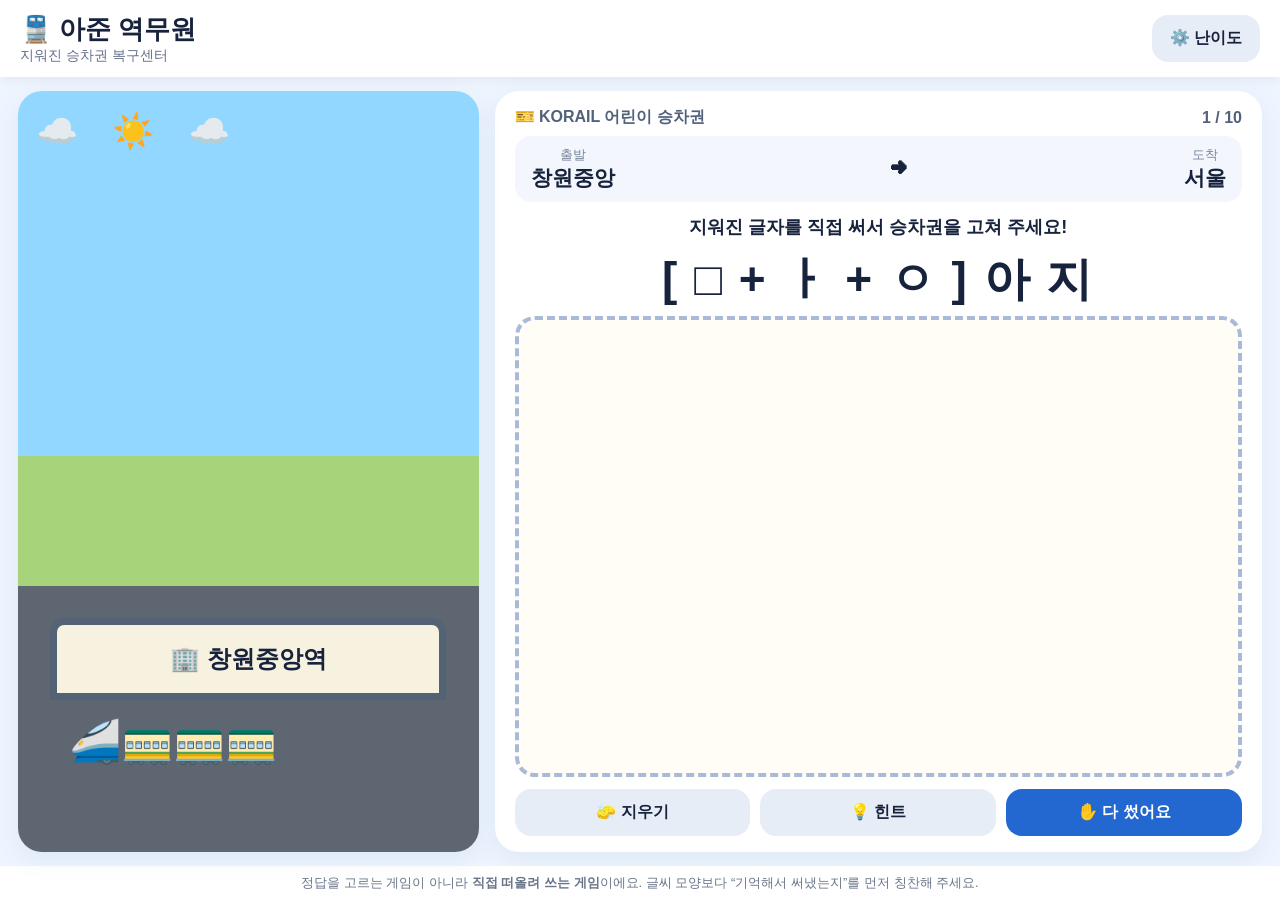
==== index (1).html @ 9c6dafc6 "Add files via upload" ====
<!doctype html><html lang='ko'><head><meta charset='utf-8'><meta name='viewport' content='width=device-width,initial-scale=1,maximum-scale=1,user-scalable=no'><title>아준 역무원 - 지워진 승차권</title><link rel='stylesheet' href='style.css'></head><body>
<div id='app'>
<header><div><b>🚆 아준 역무원</b><span>지워진 승차권 복구센터</span></div><button id='settingsBtn'>⚙️ 난이도</button></header>
<main>
<section class='scene'><div class='sky'>☁️　☀️　☁️</div><div class='station'>🏢 <b>창원중앙역</b><div class='train' id='train'>🚄🚃🚃🚃</div></div></section>
<section class='ticket'>
<div class='ticketTop'><span>🎫 KORAIL 어린이 승차권</span><span id='qcount'>1 / 10</span></div>
<div class='route'><div><small>출발</small><b id='from'>창원중앙</b></div><strong>➜</strong><div><small>도착</small><b id='to'>서울</b></div></div>
<div class='mission' id='mission'>지워진 글자를 직접 써서 승차권을 고쳐 주세요!</div>
<div id='wordDisplay' class='wordDisplay'></div>
<div class='canvasWrap'><canvas id='pad'></canvas><div id='traceHint' class='traceHint'></div></div>
<div class='actions'><button id='eraseBtn'>🧽 지우기</button><button id='hintBtn'>💡 힌트</button><button id='doneBtn' class='primary'>✋ 다 썼어요</button></div>
</section>
</main>
<div id='verify' class='overlay hidden'><div class='modal'><h2>내가 쓴 글자와 비교해 볼까요?</h2><div class='compare'><div><small>내가 쓴 글자</small><canvas id='snapshot'></canvas></div><div><small>정답</small><div id='answerBig' class='answerBig'></div></div></div><p>같게 썼나요?</p><div class='actions'><button id='retryBtn'>↩ 다시 써볼래요</button><button id='correctBtn' class='primary'>⭕ 맞게 썼어요!</button></div></div></div>
<div id='learn' class='overlay hidden'><div class='modal learn'><div class='star'>⭐</div><h2 id='learnTitle'></h2><div id='jamoBig' class='jamoBig'></div><p id='learnText'></p><button id='soundBtn'>🔊 다시 듣기</button><button id='nextBtn' class='primary'>다음 승차권 ➜</button></div></div>
<div id='settings' class='overlay hidden'><div class='modal'><h2>난이도 선택</h2><div id='levels' class='levels'></div><label class='toggle'><input id='advancedJamo' type='checkbox'> 된소리·겹모음도 섞기</label><label class='toggle'><input id='traceMode' type='checkbox'> 흐린 글자 따라쓰기 힌트 허용</label><button id='closeSettings' class='primary'>이 난이도로 시작</button></div></div>
<footer>정답을 고르는 게임이 아니라 <b>직접 떠올려 쓰는 게임</b>이에요. 글씨 모양보다 “기억해서 써냈는지”를 먼저 칭찬해 주세요.</footer>
</div><script src='script.js'></script></body></html>
---- style.css ----
*{box-sizing:border-box}html,body{margin:0;height:100%;font-family:-apple-system,BlinkMacSystemFont,"Apple SD Gothic Neo","Noto Sans KR",sans-serif;background:#eef5ff;color:#17233d;overflow:hidden}button{font:inherit;font-weight:800;border:0;border-radius:16px;padding:13px 18px;background:#e7edf7;color:#17233d;touch-action:manipulation}button.primary{background:#2367d1;color:#fff}#app{height:100dvh;display:grid;grid-template-rows:auto 1fr auto}header{display:flex;justify-content:space-between;align-items:center;padding:12px 20px;background:#fff;box-shadow:0 2px 12px #0001}header b{font-size:26px}header span{display:block;font-size:14px;color:#63708a}main{display:grid;grid-template-columns:.75fr 1.25fr;gap:16px;padding:14px 18px;min-height:0}.scene,.ticket{border-radius:24px;background:#fff;box-shadow:0 8px 24px #4b6a9c18;overflow:hidden}.scene{position:relative;background:linear-gradient(#92d7ff 0 48%,#a7d47a 48% 65%,#5d6671 65%)}.sky{font-size:34px;padding:18px}.station{position:absolute;left:7%;right:7%;bottom:20%;background:#f7f2df;border:7px solid #536274;border-radius:14px 14px 2px 2px;padding:18px;text-align:center;font-size:24px}.train{position:absolute;top:135%;left:3%;font-size:42px;white-space:nowrap;animation:idle 2s ease-in-out infinite}@keyframes idle{50%{transform:translateX(8px)}}.ticket{padding:16px 20px;display:flex;flex-direction:column;min-height:0}.ticketTop,.route{display:flex;justify-content:space-between;align-items:center}.ticketTop{font-weight:800;color:#52617b}.route{margin:8px 0;padding:10px 16px;background:#f3f7fd;border-radius:16px}.route div{text-align:center}.route small{display:block;color:#78849a}.route b{font-size:21px}.mission{text-align:center;font-size:18px;font-weight:800;margin:5px}.wordDisplay{min-height:72px;display:flex;justify-content:center;align-items:center;gap:8px;font-size:46px;font-weight:900;letter-spacing:2px}.wordDisplay .blank{display:inline-flex;min-width:55px;height:58px;align-items:center;justify-content:center;border-bottom:5px solid #2367d1;color:#2367d1}.canvasWrap{position:relative;flex:1;min-height:150px;border:4px dashed #a8bad7;border-radius:20px;background:#fffdf6;overflow:hidden}#pad{width:100%;height:100%;display:block;touch-action:none}.traceHint{position:absolute;inset:0;display:flex;align-items:center;justify-content:center;font-size:120px;font-weight:900;color:#18233d18;pointer-events:none}.actions{display:flex;gap:10px;justify-content:center;margin-top:12px}.actions button{flex:1}.overlay{position:fixed;inset:0;background:#17233dbb;display:flex;align-items:center;justify-content:center;padding:20px;z-index:10}.hidden{display:none}.modal{width:min(680px,94vw);max-height:92vh;overflow:auto;background:#fff;border-radius:28px;padding:24px;text-align:center;box-shadow:0 20px 60px #0005}.modal h2{margin:0 0 14px;font-size:27px}.compare{display:grid;grid-template-columns:1fr 1fr;gap:12px}.compare>div{background:#f4f7fb;border-radius:18px;padding:10px}.compare small{display:block;font-weight:700;color:#66738a}.compare canvas{width:100%;height:170px;background:#fff;border-radius:12px}.answerBig{height:170px;display:flex;align-items:center;justify-content:center;font-size:100px;font-weight:900;background:#fff;border-radius:12px}.star{font-size:58px}.learn h2{font-size:30px}.jamoBig{font-size:100px;font-weight:900;color:#2367d1}.learn p{font-size:22px;line-height:1.55;background:#f4f7fb;padding:16px;border-radius:18px}.learn button{margin:5px;min-width:180px}.levels{display:grid;grid-template-columns:1fr;gap:8px}.level{padding:12px;text-align:left;border:3px solid transparent}.level.active{border-color:#2367d1;background:#edf4ff}.level b{font-size:19px}.level span{display:block;font-size:14px;color:#69758a;margin-top:3px}.toggle{display:block;text-align:left;padding:12px;margin-top:8px;background:#f4f7fb;border-radius:14px;font-weight:700}.toggle input{transform:scale(1.4);margin-right:10px}footer{text-align:center;background:#fff;padding:8px 16px;font-size:13px;color:#69758a}@media(max-width:800px){main{grid-template-columns:1fr}.scene{display:none}.ticket{height:100%}.wordDisplay{font-size:40px}.canvasWrap{min-height:180px}header b{font-size:21px}footer{font-size:11px}}@media(max-height:700px){header{padding:7px 14px}.ticket{padding:10px 14px}.wordDisplay{min-height:55px;font-size:36px}.canvasWrap{min-height:120px}.actions{margin-top:7px}.actions button{padding:9px}.route{margin:4px 0;padding:6px}.mission{font-size:15px}footer{display:none}}
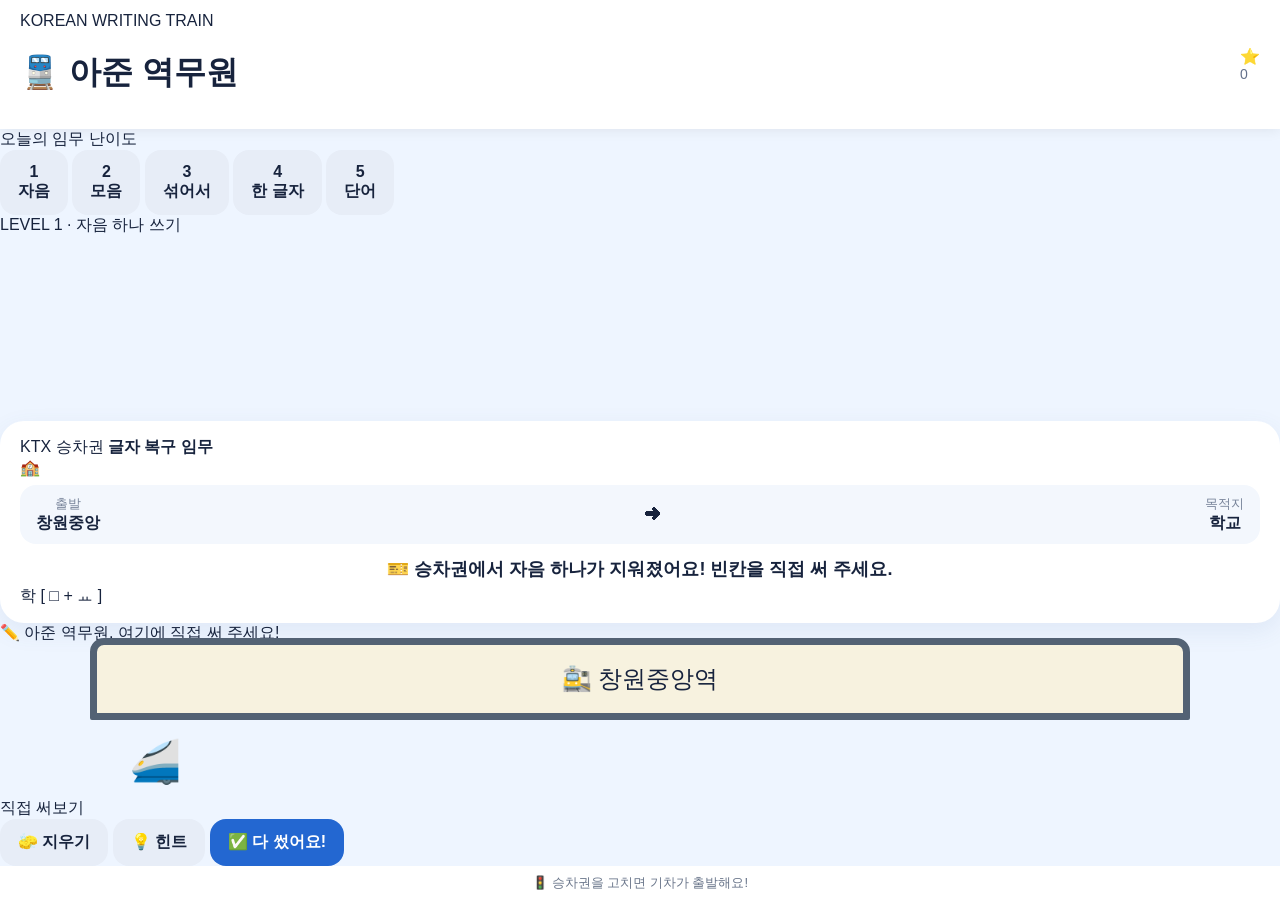
==== commit a15ca3b2: "Update index (1).html" ====
--- a/index (1).html
+++ b/index (1).html
@@ -1,19 +1,175 @@
-<!doctype html><html lang='ko'><head><meta charset='utf-8'><meta name='viewport' content='width=device-width,initial-scale=1,maximum-scale=1,user-scalable=no'><title>아준 역무원 - 지워진 승차권</title><link rel='stylesheet' href='style.css'></head><body>
-<div id='app'>
-<header><div><b>🚆 아준 역무원</b><span>지워진 승차권 복구센터</span></div><button id='settingsBtn'>⚙️ 난이도</button></header>
-<main>
-<section class='scene'><div class='sky'>☁️　☀️　☁️</div><div class='station'>🏢 <b>창원중앙역</b><div class='train' id='train'>🚄🚃🚃🚃</div></div></section>
-<section class='ticket'>
-<div class='ticketTop'><span>🎫 KORAIL 어린이 승차권</span><span id='qcount'>1 / 10</span></div>
-<div class='route'><div><small>출발</small><b id='from'>창원중앙</b></div><strong>➜</strong><div><small>도착</small><b id='to'>서울</b></div></div>
-<div class='mission' id='mission'>지워진 글자를 직접 써서 승차권을 고쳐 주세요!</div>
-<div id='wordDisplay' class='wordDisplay'></div>
-<div class='canvasWrap'><canvas id='pad'></canvas><div id='traceHint' class='traceHint'></div></div>
-<div class='actions'><button id='eraseBtn'>🧽 지우기</button><button id='hintBtn'>💡 힌트</button><button id='doneBtn' class='primary'>✋ 다 썼어요</button></div>
-</section>
-</main>
-<div id='verify' class='overlay hidden'><div class='modal'><h2>내가 쓴 글자와 비교해 볼까요?</h2><div class='compare'><div><small>내가 쓴 글자</small><canvas id='snapshot'></canvas></div><div><small>정답</small><div id='answerBig' class='answerBig'></div></div></div><p>같게 썼나요?</p><div class='actions'><button id='retryBtn'>↩ 다시 써볼래요</button><button id='correctBtn' class='primary'>⭕ 맞게 썼어요!</button></div></div></div>
-<div id='learn' class='overlay hidden'><div class='modal learn'><div class='star'>⭐</div><h2 id='learnTitle'></h2><div id='jamoBig' class='jamoBig'></div><p id='learnText'></p><button id='soundBtn'>🔊 다시 듣기</button><button id='nextBtn' class='primary'>다음 승차권 ➜</button></div></div>
-<div id='settings' class='overlay hidden'><div class='modal'><h2>난이도 선택</h2><div id='levels' class='levels'></div><label class='toggle'><input id='advancedJamo' type='checkbox'> 된소리·겹모음도 섞기</label><label class='toggle'><input id='traceMode' type='checkbox'> 흐린 글자 따라쓰기 힌트 허용</label><button id='closeSettings' class='primary'>이 난이도로 시작</button></div></div>
-<footer>정답을 고르는 게임이 아니라 <b>직접 떠올려 쓰는 게임</b>이에요. 글씨 모양보다 “기억해서 써냈는지”를 먼저 칭찬해 주세요.</footer>
-</div><script src='script.js'></script></body></html>
+<!DOCTYPE html>
+<html lang="ko">
+<head>
+  <meta charset="UTF-8">
+  <meta name="viewport"
+        content="width=device-width, initial-scale=1.0, maximum-scale=1.0, user-scalable=no">
+
+  <title>아준 역무원 - 한글 승차권 복구센터</title>
+
+  <link rel="stylesheet" href="style.css">
+</head>
+
+<body>
+
+<div id="app">
+
+  <header class="top-bar">
+    <div>
+      <div class="mini-title">KOREAN WRITING TRAIN</div>
+      <h1>🚆 아준 역무원</h1>
+    </div>
+
+    <div class="score-box">
+      ⭐ <span id="score">0</span>
+    </div>
+  </header>
+
+
+  <!-- 난이도 -->
+  <section class="level-panel">
+
+    <div class="level-title">
+      오늘의 임무 난이도
+    </div>
+
+    <div class="level-buttons">
+      <button data-level="1" class="level-btn active">
+        1<br><span>자음</span>
+      </button>
+
+      <button data-level="2" class="level-btn">
+        2<br><span>모음</span>
+      </button>
+
+      <button data-level="3" class="level-btn">
+        3<br><span>섞어서</span>
+      </button>
+
+      <button data-level="4" class="level-btn">
+        4<br><span>한 글자</span>
+      </button>
+
+      <button data-level="5" class="level-btn">
+        5<br><span>단어</span>
+      </button>
+    </div>
+
+    <div id="levelText" class="level-description">
+      LEVEL 1 · 자음 하나 쓰기
+    </div>
+
+  </section>
+
+
+  <!-- 역 -->
+  <section class="station">
+
+    <div class="station-sign">
+      🚉 창원중앙역
+    </div>
+
+    <div class="rail">
+      <div id="train" class="train">
+        🚄
+      </div>
+    </div>
+
+  </section>
+
+
+  <!-- 승차권 -->
+  <section class="ticket">
+
+    <div class="ticket-top">
+      <div>
+        <span class="ticket-label">KTX 승차권</span>
+        <strong>글자 복구 임무</strong>
+      </div>
+
+      <div id="wordEmoji" class="word-emoji">
+        🚆
+      </div>
+    </div>
+
+
+    <div class="route">
+
+      <div>
+        <small>출발</small>
+        <strong>창원중앙</strong>
+      </div>
+
+      <div class="route-arrow">
+        ➜
+      </div>
+
+      <div>
+        <small>목적지</small>
+        <strong id="destination">서울</strong>
+      </div>
+
+    </div>
+
+
+    <div class="mission-box">
+
+      <div id="missionText" class="mission">
+        승차권에서 글자가 지워졌어요!
+      </div>
+
+      <div id="wordDisplay" class="word-display">
+        기 □
+      </div>
+
+    </div>
+
+  </section>
+
+
+  <!-- 쓰기 영역 -->
+  <section class="writing-section">
+
+    <div class="writing-title">
+      ✏️ 아준 역무원, 여기에 직접 써 주세요!
+    </div>
+
+    <div class="canvas-wrap">
+      <canvas id="writingCanvas"></canvas>
+
+      <div class="canvas-guide">
+        직접 써보기
+      </div>
+    </div>
+
+
+    <div class="action-buttons">
+
+      <button id="clearBtn" class="action secondary">
+        🧽 지우기
+      </button>
+
+      <button id="hintBtn" class="action hint">
+        💡 힌트
+      </button>
+
+      <button id="checkBtn" class="action primary">
+        ✅ 다 썼어요!
+      </button>
+
+    </div>
+
+  </section>
+
+
+  <footer>
+    🚦 승차권을 고치면 기차가 출발해요!
+  </footer>
+
+</div>
+
+
+<script src="script.js"></script>
+
+</body>
+</html>
